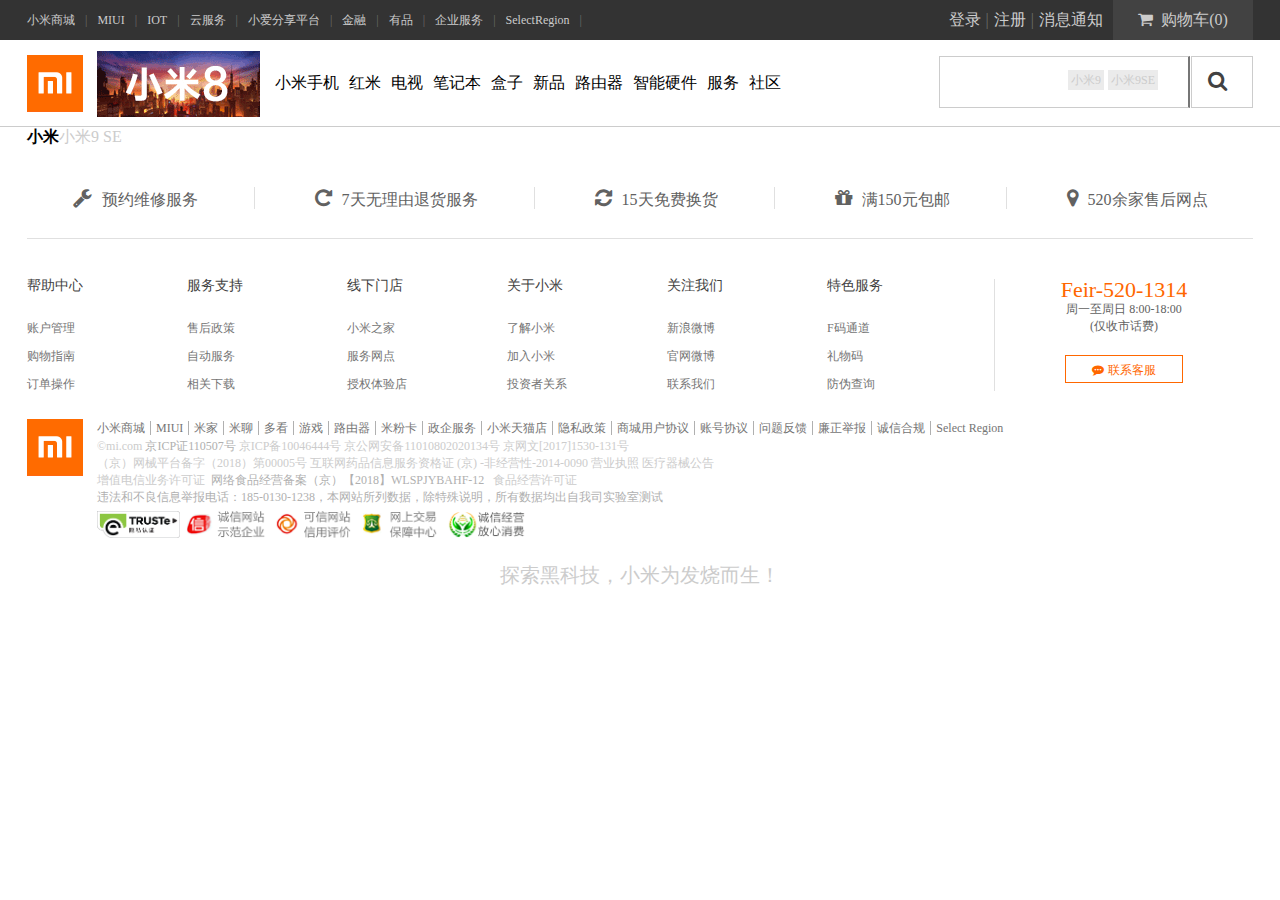
==== 小米商城实战案例/detail.html @ 47a4b46c "new file" ====
<!DOCTYPE html>
<html lang="en">
<head>
    <meta charset="UTF-8">
    <title>红米6A立即购买</title>
    <link rel="shortcut icon" type="image/x-icon" href="static/images/footlogo.png">
    <link rel="stylesheet" type="text/css" href="static/font-awesome/css/font-awesome.min.css">
	<link rel="stylesheet" type="text/css" href="static/css/style.css">
    <link rel="stylesheet" type="text/css" href="static/css/detail.css">
    <script src="static/js/jq_3.3.1_mi.js"></script>
    <script src="static/js/detail.js"></script>    
</head>
<body>
    <!-- 头部 -->
	<div class="header">
		<div class="menu">
			<div class="header-left">
				<ul>
					<li><a href="">小米商城</a><span>|</span></li>
					<li><a href="">MIUI</a><span>|</span></li>
					<li><a href="">IOT</a><span>|</span></li>
					<li><a href="">云服务</a><span>|</span></li>
					<li><a href="">小爱分享平台</a><span>|</span></li>
					<li><a href="">金融</a><span>|</span></li>
					<li><a href="">有品</a><span>|</span></li>
					<li><a href="">企业服务</a><span>|</span></li>
					<li><a href="">SelectRegion</a><span>|</span></li>

				</ul>
			</div>
			
			<div class="header-right">
				<ul>
					<li class="header-li"><a href="#">登录</a><span>|</span></li>
					<li class="header-li"><a href="#">注册</a><span>|</span></li>
					<li class="header-li"><a href="shop/order.html">消息通知</a></li>
					<li class="header-right-li">
						<a href="shop/cart.html"><i class="fa fa-shopping-cart"></i>&nbsp; 购物车(0)</a>
						<div>购物车中还没有商品，赶紧选购吧！</div>
					</li>
				</ul>
			</div>
		</div>
    </div>
    
    <!-- 主体部分 -->
	<div class="contents">
		<div class="content">
			<div class="content-menu">
				<div class="content-menu-pic">
					<img src="static/images/footlogo.png" alt="" style="margin:5px 0px; margin-right:10px;">
					<img src="static/images/logoAD.gif" alt="">
				</div>
				<ul class="content-menu-ul">
					<li >小米手机
						<div class="mi-phone">
							<div class="mi-phone-div">
								<div class="mi-phone1">
									<div class="new">新品</div>
									<div class="mi-phone1-shop">
										<img src="static/images/phone/phone1.png" alt="">
										<br>
										<a href="">小米2S</a>
										<br>
										<a href="" style="color:#ff6700;">3299 元</a>
									</div>
								</div>
								<span></span>

								<div class="mi-phone1">
										<div class="new">新品</div>
										<div class="mi-phone1-shop">
											<img src="static/images/phone/phone1.png" alt="">
											<br>
											<a href="">小米2S</a>
											<br>
											<a href="" style="color:#ff6700;">3299 元</a>
										</div>
								</div>
								<span></span>

								<div class="mi-phone1">
										<div class="new">新品</div>
										<div class="mi-phone1-shop">
											<img src="static/images/phone/phone1.png" alt="">
											<br>
											<a href="">小米2S</a>
											<br>
											<a href="" style="color:#ff6700;">3299 元</a>
										</div>
								</div>
								<span></span>

								<div class="mi-phone1">
										<div class="new">新品</div>
										<div class="mi-phone1-shop">
											<img src="static/images/phone/phone1.png" alt="">
											<br>
											<a href="">小米2S</a>
											<br>
											<a href="" style="color:#ff6700;">3299 元</a>
										</div>
								</div>
								<span></span>

								<div class="mi-phone1">
										<div class="new">新品</div>
										<div class="mi-phone1-shop">
											<img src="static/images/phone/phone1.png" alt="">
											<br>
											<a href="">小米2S</a>
											<br>
											<a href="" style="color:#ff6700;">3299 元</a>
										</div>
								</div>
							
						     </div>
							
						</div>
					</li>
					<li>红米
							<div class="mi-phone">
									<div class="mi-phone-div">
										<div class="mi-phone1">
											<div class="new">新品</div>
											<div class="mi-phone1-shop">
												<img src="static/images/phone/phone1.png" alt="">
												<br>
												<a href="">小米2S</a>
												<br>
												<a href="" style="color:#ff6700;">3299 元</a>
											</div>
										</div>
										<span></span>
		
										<div class="mi-phone1">
												<div class="new">新品</div>
												<div class="mi-phone1-shop">
													<img src="static/images/phone/phone1.png" alt="">
													<br>
													<a href="">小米2S</a>
													<br>
													<a href="" style="color:#ff6700;">3299 元</a>
												</div>
										</div>
										<span></span>
		
										<div class="mi-phone1">
												<div class="new">新品</div>
												<div class="mi-phone1-shop">
													<img src="static/images/phone/phone1.png" alt="">
													<br>
													<a href="">小米2S</a>
													<br>
													<a href="" style="color:#ff6700;">3299 元</a>
												</div>
										</div>
										<span></span>
		
										<div class="mi-phone1">
												<div class="new">新品</div>
												<div class="mi-phone1-shop">
													<img src="static/images/phone/phone1.png" alt="">
													<br>
													<a href="">小米2S</a>
													<br>
													<a href="" style="color:#ff6700;">3299 元</a>
												</div>
										</div>
										<span></span>
		
										<div class="mi-phone1">
												<div class="new">新品</div>
												<div class="mi-phone1-shop">
													<img src="static/images/phone/phone1.png" alt="">
													<br>
													<a href="">小米2S</a>
													<br>
													<a href="" style="color:#ff6700;">3299 元</a>
												</div>
										</div>
									
									 </div>
					</li>
					<li>电视</li>
					<li>笔记本</li>
					<li>盒子</li>
					<li>新品</li>
					<li>路由器</li>
					<li>智能硬件
							<div class="mi-phone">
									<div class="mi-phone-div">
										<div class="mi-phone1">
											<div class="new">新品</div>
											<div class="mi-phone1-shop">
												<img src="static/images/phone/phone1.png" alt="">
												<br>
												<a href="">小米2S</a>
												<br>
												<a href="" style="color:#ff6700;">3299 元</a>
											</div>
										</div>
										<span></span>
		
										<div class="mi-phone1">
												<div class="new">新品</div>
												<div class="mi-phone1-shop">
													<img src="static/images/phone/phone1.png" alt="">
													<br>
													<a href="">小米2S</a>
													<br>
													<a href="" style="color:#ff6700;">3299 元</a>
												</div>
										</div>
										<span></span>
		
										<div class="mi-phone1">
												<div class="new">新品</div>
												<div class="mi-phone1-shop">
													<img src="static/images/phone/phone1.png" alt="">
													<br>
													<a href="">小米2S</a>
													<br>
													<a href="" style="color:#ff6700;">3299 元</a>
												</div>
										</div>
										<span></span>
		
										<div class="mi-phone1">
												<div class="new">新品</div>
												<div class="mi-phone1-shop">
													<img src="static/images/phone/phone1.png" alt="">
													<br>
													<a href="">小米2S</a>
													<br>
													<a href="" style="color:#ff6700;">3299 元</a>
												</div>
										</div>
										<span></span>
		
										<div class="mi-phone1">
												<div class="new">新品</div>
												<div class="mi-phone1-shop">
													<img src="static/images/phone/phone1.png" alt="">
													<br>
													<a href="">小米2S</a>
													<br>
													<a href="" style="color:#ff6700;">3299 元</a>
												</div>
										</div>
									
									 </div>
					</li>
					<li>服务</li>
					<li>社区</li>
				</ul>
				<div class="content-menu-form">
					<form action="">
						<input type="text">
						<div class="content-menu-a"><a href="">小米9</a> <a href="">小米9SE</a></div>
						<div class="button"><i class="fa fa-search"></i></div>
					</form>
				</div>
				<div class="clear"></div>
			</div>			
            <div class="clear"></div>                  
        </div>    
    </div>
    
<!-- -----------------------------------------------------------页面顶部结束----------------------------------------------------------------------------------- -->

<div class="detail">
    <div class="content">
        <div class="detail-left">
            <b>小米</b><span></span><a href="#">小米9 SE</a>
        </div>
    </div>
</div>


    <!-- 底部 -->
	<div class="footers">
		<div class="footer">
			<div class="footer-top_li">
				<div class="footer-top_li_1">
					<a href="#"><i class="fa fa-wrench"></i>预约维修服务</a><span></span>
					<a href="#"><i class="fa fa-rotate-right"></i>7天无理由退货服务</a><span></span>
					<a href="#"><i class="fa fa-refresh"></i>15天免费换货</a><span></span>
					<a href="#"><i class="fa fa-gift"></i>满150元包邮</a><span></span>
					<a href="#"><i class="fa fa-map-marker"></i>520余家售后网点</a>
				</div>
				<span class="separate"></span>
				<div class="footer-top_li_2">
					<div class="footer-top_li-a">
						<dl>
							<dt>帮助中心</dt>
							<dd><a href="">账户管理</a> </dd>
							<dd><a href="">购物指南</a> </dd>
							<dd><a href="">订单操作</a> </dd>
						</dl>
						<dl>
							<dt>服务支持</dt>
							<dd><a href="">售后政策</a></dd>
							<dd><a href="">自动服务</a></dd>
							<dd><a href="">相关下载</a></dd>
						</dl>
						<dl>
							<dt>线下门店</dt>
							<dd><a href="">小米之家</a></dd>
							<dd><a href="">服务网点</a></dd>
							<dd><a href="">授权体验店</a></dd>
						</dl>
						<dl>
							<dt>关于小米</dt>
							<dd><a href="">了解小米</a></dd>
							<dd><a href="">加入小米</a></dd>
							<dd><a href="">投资者关系</a></dd>
						</dl>
						<dl>
							<dt>关注我们</dt>
							<dd><a href="">新浪微博</a></dd>
							<dd><a href="">官网微博</a></dd>
							<dd><a href="">联系我们</a></dd>
						</dl>
						<dl>
							<dt>特色服务</dt>
							<dd><a href="">F码通道</a></dd>
							<dd><a href="">礼物码</a></dd>
							<dd><a href="">防伪查询</a></dd>
						</dl>
						<div class="connect">
							<p class="telephone">Feir-520-1314</p>
							<p class="time">周一至周日 8:00-18:00 <br>(仅收市话费)</p>
							<button><span class="fa fa-commenting"></span> 联系客服</button>
						</div>
					</div>
					<div class="footer-top_li_b"></div>
				</div>
			</div>
		</div>
		<div class="footer-bottom">
			<div class="footer-bottom_li">
				<div class="footer-bottom_li_1">
					<img src="static/images/footlogo.png" alt="" class="logoBottom">
				</div>
				<div class="footer-bottom_li_2">
					<div class="footer-bottom_li_a">
						<ul>
							<li>小米商城<span></span></li>
							<li>MIUI<span></span></li>
							<li>米家<span></span></li>
							<li>米聊<span></span></li>
							<li>多看<span></span></li>
							<li>游戏<span></span></li>
							<li>路由器<span></span></li>
							<li>米粉卡<span></span></li>
							<li>政企服务<span></span></li>
							<li>小米天猫店<span></span></li>
							<li>隐私政策<span></span></li>
							<li>商城用户协议<span></span></li>
							<li>账号协议<span></span></li>
							<li>问题反馈<span></span></li>
							<li>廉正举报<span></span></li>
							<li>诚信合规<span></span></li>
							<li>Select Region</li>
						</ul>
					</div>
					<div class="footer-bottom_li_b">
						<a href="">&copy;mi.com</a>
						京ICP证110507号
						<a href="">京ICP备10046444号</a>
						<a href="">京公网安备11010802020134号</a>
						<a href="//www.mi.com/culture-license/" target="_blank">京网文[2017]1530-131号</a> <br>
						<a >（京）网械平台备字（2018）第00005号</a>
						<a >互联网药品信息服务资格证 (京) -非经营性-2014-0090</a>
						<a >营业执照</a>
						<a >医疗器械公告</a><br>
						<a >增值电信业务许可证</a>&nbsp;
						网络食品经营备案（京）【2018】WLSPJYBAHF-12  &nbsp;
						<a >食品经营许可证</a>
						<br>
						违法和不良信息举报电话：185-0130-1238，本网站所列数据，除特殊说明，所有数据均出自我司实验室测试
					</div>
				</div>
				<div class="clear"></div>
				<div class="footer-bottom_li_3">
					<img src="static/images/footericon1.png" alt="" class="icon" style="height:27px; width:83px; ">
					<img src="static/images/footericon2.png" alt="" class="icon" style="height:27px; width:83px; ">
					<img src="static/images/footericon3.png" alt="" class="icon" style="height:27px; width:83px; ">
					<img src="static/images/footericon4.png" alt="" class="icon" style="height:27px; width:83px; ">
					<img src="static/images/footericon5.png" alt="" class="icon" style="height:27px; width:83px; ">
				</div>
				<div class="clear"></div>
				<div class="footer-bottom_li_4">
					探索黑科技，小米为发烧而生！
				</div>
			</div>

		</div>
		
		<div>

		</div>
	</div>

</body>
</html>
---- 小米商城实战案例/static/css/style.css ----
*{margin:0px; padding:0px;}
list{list-style:none;}
a{text-decoration: none; color:#ccc; cursor:pointer;}
.clear{clear:both;}


/* 头部样式 */
.header{
    background:#333333; height:40px; width:100%;
}
.menu{
    height:40px; width:1226px; margin: 0px auto; 
    /* background: #ccc; */
}
.header-left{
    float:left;
}
.header-left li{
    float:left; line-height: 40px; font-size: 12px;
}
.header-left li a:hover{
    color:#fff;
}
.header-left li span{
    margin:0px 10px; color:#6c6d69;
}
.header-right{
    float:right;
}
.header-right li{
    float:left; line-height: 40px;
}
.header-right li span{
    margin:0px 5px; color:#6c6d69;
}

/* 消息通知 的 a标签 不知为什么，鼠标移上会变色，明明上面设置过 a标签 的样式了， 所以这里再设置一下 */
.header-right li a{color:#ccc;}


/* 这里用下面的写法
 .header-li a:hover{
    color:#fff;
} */
.header-right li a[href="#"]:hover{color:#fff;}




/* 购物车样式 */
.header-right-li {
    width:140px; height:40px; margin-left:30px; background: #424242; text-align: center; position: relative; color:#aaa; margin-left:10px;
}
.header-right-li div{
    width:300px; height:90px; text-align: center;  background:#fff; position: absolute; right:0px; display:none; color:#ccc; font-size:12px; z-index:2;
}
.header-right-li:hover a{
   color:#ff6500;
}
.header-right-li:hover {
    background: #fff;
}
.header-right-li:hover div{
    display: block;
}




/* 下拉框 */
.mi-phone{
    width:100%; height:230px; background: #fff; border-top:1px solid #ccc; border-bottom:1px solid #ccc; position:absolute; left:0px; top:126px; display:none;z-index: 10;
}
.mi-phone-div{
    width:1226px; height:230px; margin:0px auto; 
}
.mi-phone1{
    width:181px; height:230px;  
    text-align:center; position: relative; float:left;
}
.mi-phone1 a{
    font-size: 12px; color:#ccc; 
}
.mi-phone1-shop{
    line-height:30px; margin-top:40px; 
}
.new{
    width:60px; height:18px; font-size:12px; text-align: center; line-height:18px;  border:1px solid #ff6700;  position: absolute; top:0px; left:57px; color:#ff6700;
} 
.mi-phone-div span{
    width:0px; border-right:1px solid #ccc; float:left; height:80px; float:left; margin-top:40px; 
}
.content-menu-ul li:hover .mi-phone{
    display:block;
}
.content-menu-ul li:hover {
    color:#ff6700;
}



 /* 主体部分样式 */
.content{
    width:1226px;
    /* height:500px; */
    margin:0px auto;
}
.content-menu{
    /* background: #ffe411;  */
    height:66px;
    margin:10px auto;
}
.content-menu-ul, .content-menu-pic{
    float:left;
}
.content-menu-ul{
    height:66px; line-height: 66px; margin-left:15px;
}
.content-menu-ul li{
    float:left; line-height:66px; margin-right:10px;
}
.content-menu-form{
    float:right; width:314px; height:63px; padding: 6px 0px; position: relative;
}
.content-menu-form input[type="text"]{
    width:238px; height:50px; border-top: 1px solid #ccc; border-bottom: 1px solid #ccc; border-left: 1px solid #ccc; padding-left:10px; 
}
.content-menu-a {
    width:110px; position: absolute; top:20px; right:75px;
}
.content-menu-a a{
    color:#ccc; width:50px; font-size:12px; background: #ebebeb; padding:3px; 
}
.content-menu-a a:hover{
    color:#fff; background: #ff6700;
}
.button{
    width:60px; height:50px; border:1px solid #ccc; float:right;
}
.button i{
    font-size:21px; color:#424242; position: absolute; top:20px; right:25px;
}
.button:hover i{
    color:#fff;
}
.button:hover {
    background:#ff6700; width:62px; height:52px; border:none;
}


.content-Pic{
    height:480px; margin:10px auto;
}




/* 左侧边栏 */
.content-Pic_l{
    width:246px; height: 460px; background: #424242; float:left; position: relative;
}
.content-pic-ul{
    width:246px; height:440px; margin:30px 0px;
}
.content-pic-ul li{
    width:236px; height:40px; line-height:40px; font-size:15px; padding-left:10px; 
}
.content-pic-ul li a{
    color:#fff;
}
.content-pic-ul li i{
    color:#fff; font-weight: bold;float:right; margin-right:20px;  font-size:15px; margin-top:12px;
}
.content-pic-ul li:hover {
    background:#ff6700;
}




/* 下拉 */
.content-pic-l-menu{
    width:800px; height:460px; background:#fff; position: absolute; top:0px; left:246px; display:none;
}
.content-pic-l-menu div{
    width:230px; height:70px; margin-right:10px; float:left; padding-left: 20px;  z-index: 5;
}
.content-pic-l-menu img{
    width:40px; height:40px; margin:15px 0px; float:left;
}
.content-pic-l-menu div a{
    color:#424242; float:left; margin-top:15px; 
}
.content-pic-l-menu div a:hover{
    color: #ff6700;
}
.content-pic-ul li:hover .content-pic-l-menu {
    display: block;
}
.content-picUl_1 ul li:hover{
    color:#fff;
}

.content-Pic_r{
    width:980px; height:460px; background: blue; float: left;
}


.content-picUl{
    height:180px; margin:10px auto;
}
.content-picUl_1{
    width:235px; background:#5f5750; height:170px; margin-right: 13px; float:left;
}
.content-picUl_1 ul{
    padding:20px 10px; 
}
.content-picUl_1 ul li{
    color:#ccc; float:left; font-size:15px; line-height: 40px; text-align: center; width:60px; 
}
.content-picUl_1 ul li span{
    display:block;
}

.content-picUl_0{
    width:317px; height:170px; float: left;
}



/* 小米闪购 */
.content-shop{
    height:340px;margin:10px auto;
}
.content-shop h2{
    font-size:22px; font-weight: 400;
}
.content-shop_l{
    width:235px; height:340px; background: #fff; float:left; text-align:center; padding-top:40px; position: relative;
}
.content-shop_l div{
    width:100%;
}
.content-shop_l .time{
    font-size:24px; color:#ef3a3b;
}
.content-shop_l .flash{
    height:64px; margin:25px 0px;
}
.content-shop_l .detail{
    line-height:22px; color:#ccc; font-size:15px; 
}
.content-shop_l .hour, .content-shop_l .minute, .content-shop_l .second{
   display: inline-block; width:46px; height:46px; background:#605751; color:#fff;
}
.content-shop_l .clock{
    color:#605751; font-size:24px; line-height: 46px; margin-top:30px;
}
.content-shop_l .pic-shop-img{
    width:160px; height:160px; margin:0px 38px 22px;
}
.content-shop_l .pic-shop-title a{
    color:#aaa;  font-size:14px; font-weight: 300;
}
.content-shop_l .pic-shop-desc{
    font-size:12px; color:#aaa; margin:10px 0;
}
.content-shop_l .pic-shop-price{
    font-size:13px; color:#aaa;
}
.content-shop_l .bg{
    background:rgba(0, 0, 0, 0.02); width:100%; height:100%; position: absolute; top:0px; left:0px; 
}







.content-img{
    height:100px; margin:10px auto;
}
.content-ul{
    height:60px; margin:10px auto; line-height:60px;
}
.content-ul h2{
    font-size:22px; font-weight: 400; float:left;
}
.content-ul .tab{
    float:right; margin-right:10px; 
}
.content-ul .tab ul li{
    float:left; margin-left:15px; height:30px; line-height: 30px;
}
.content-ul .tab ul li:hover{
    color:#ff6700; border-bottom:2px solid #ff6700;
}
.content-ul .tab span {
    display:block; float:right; width:20px; height:20px; border-radius:10px; background:#ccc; text-align:center; line-height: 20px; color:#fff; margin-left: 10px; margin-top: 20px;
}
.content-phone{
    height:614px; margin:10px auto; 
}



.content-phone_l{
    height:614px; width:234px; background:url(../images/buy/手机AD.jpg); float:left; margin-right: 12px;
}
.content-phone_r{
    height:614px; width:980px; float:left;
}
.content-phone_r div{
    text-align:center;
}
.content-phone_r div img{
   width:160px; height:160px; margin:20px 37px 18px;
}
.content-phone_1 div{
    position: relative;
}
.bottom-title{
    font-size:14px; font-weight:300; margin:3px 0px;
}
.bottom-title a{
    color:#ccc;
}
.bottom-desc{
    font-size:12px; color:#aaa; margin:10px 0px 15px; 
}
.bottom-prize{
    font-size:13px;
}
.bottom-discuss {
    width:174px; height:40px; padding:8px 30px; background: #ff6700; font-size: 12px; position: absolute; top: 235px; display: none;
    /* display:none; */
}
.bottom-discuss span{
    color:#fff;
}

.content-phone_1 div:hover .bottom-discuss{
    display:block; -webkit-animation:upmove 1s ease; -o-animateion:upmove 1s ease; animation: upmove 1s ease;
}
@keyframes upmove { from {  top: 255px; opacity: 0; } to {   top: 235px;opacity: 1;  } }



.content-phone_r div{
    height:300px; width:235px;  background:#fff; float:left;
}
.content-phone_0, .content-phone_1{
    height:300px; width:235px; background: #fff; float:left;
}
.content-phone_1 div{
    text-align: center;
}
.content-phone_1 div img{
    width:160px; height:160px; margin:9px 37px 18px;
}
.content-phone_1_t, .content-phone_1_d{
    height:145px; width:235px; background: #fff; 
}
.content-phone_1_d{
    margin-top: 10px;
}
.content-phone_2{
    float:left; 
}

.content-phone_1_t img{
    float:right; margin-top:30px; width:90px; height:90px; 
}
.content-phone_1_t .bottom-title{
    float:left; margin-top:45px; width:120px; text-align: center; font-size:14px;
}
.content-phone_1_t .bottom-prize{
    float:left; width:120px; text-align:center;font-size:13px;
}
.content-phone_1_d .bottom-title{
    float:left; margin-top:45px; width:120px; text-align: center; font-size:18px; font-weight: 400;
}
.content-phone_1_d .bottom-desc{
    float:left; width:120px; text-align:center;font-size:13px;
}
.content-phone_1_d span{
    width:60px; height:70px; margin-top:35px; display: inline-block; margin-right: 10px;
}






/* 网页底部 */
.footers{
    width:1226px; height:100px; margin:10px auto;
}
.footer-top_li_1{
    width: 1226px; height:80px; line-height: 80px; text-align: center;
}
.footer-top_li_1 a{
    font-size:16px; color:#616161; font-weight:300; 
}
.footer-top_li_1 a:hover{
    color:#ff6700;
}
.footer-top_li_1 a i{
    font-size: 20px; margin-right:10px; 
}
.footer-top_li_1 span{
    font-size:20px; color:#616161; border-left:1px solid #e0e0e0; margin:0px 56px;
}
.separate{
    width:1226px; border-bottom:1px solid #e0e0e0; display:block;
}

.footer-top_li_2{
    width:1226px; height: 100px; margin:40px 0px; 
}
.footer-top_li-a dl{
    float:left; width:160px; display: block;
}
.footer-top_li-a dl dt{
    font-size:14px; line-height: 14px; color:#424242; margin-bottom: 26px; 
}
.footer-top_li-a dl dd{
    font-size: 12px; line-height: 18px; color:#424242; margin-top:10px; 
}
.footer-top_li-a dd a{
    color:#757575;
}
.footer-top_li-a dd a:hover{
    color:#ff6700;
}
.footer-top_li-a .connect{
    width:258px; height:112px; border-left:1px solid #e0e0e0; float:right; text-align:center;
}
.footer-top_li-a .connect .telephone{
    color:#ff6700; margin:0px 5px; font-size:22px; line-height:22px;
}
.footer-top_li-a .connect .time{
    color:#616161; margin:0px 16px; font-size:12px; 
}
.footer-top_li-a .connect button{
    width:118px; height:28px; font-size:12px; line-height:28px; border:1px solid #ff6700; color:#ff6700; background:#fff; margin-top: 20px; 
}
.footer-top_li-a .connect button:hover{
    background: #ff6500; color: #fff; 
}

.footer-bottom_li_1, .footer-bottom_li_2, .footer-bottom_li_3{
    float:left;
}
.footer-bottom_li_2{
    width: 1040px;
}
.footer-bottom_li_a{
    height:19px; width:1040px; 
}
.footer-bottom_li_a ul{
    margin-left:14px; 
}
.footer-bottom_li_a li{
    height:19px; font-size:12px; float:left; color:#757575; line-height: 19px; 
}
.footer-bottom_li_a li span{
    height:8px; color:#757575; border-left:1px solid #b0b0b0; margin:3px 5px; 
}
.footer-bottom_li_b{
    width:840px; color:#b0b0b0; font-size:12px; float:left; margin-left: 14px;
}
.footer-bottom_li_b a:hover{
    color:#ef3a3b;
}
.footer-bottom_li_3{
    margin-left:70px; 
}
.footer-bottom_li_3 img{
    margin-top:5px; 
}
.footer-bottom_li_4{
    text-align: center; margin:20px 0px; font-family: "楷体"; font-size:20px; color:#ccc;
}
---- 小米商城实战案例/static/css/detail.css ----
*{margin: 0px; padding: 0px;}
li{list-style:none;}
a{text-decoration: none;color: #ccc;cursor: pointer;}
h1,h2,h3,h4,h5,h6{font-weight: 300;}
.clear{clear: both;}

.contents{width:100%; border-bottom:1px solid #ccc; }
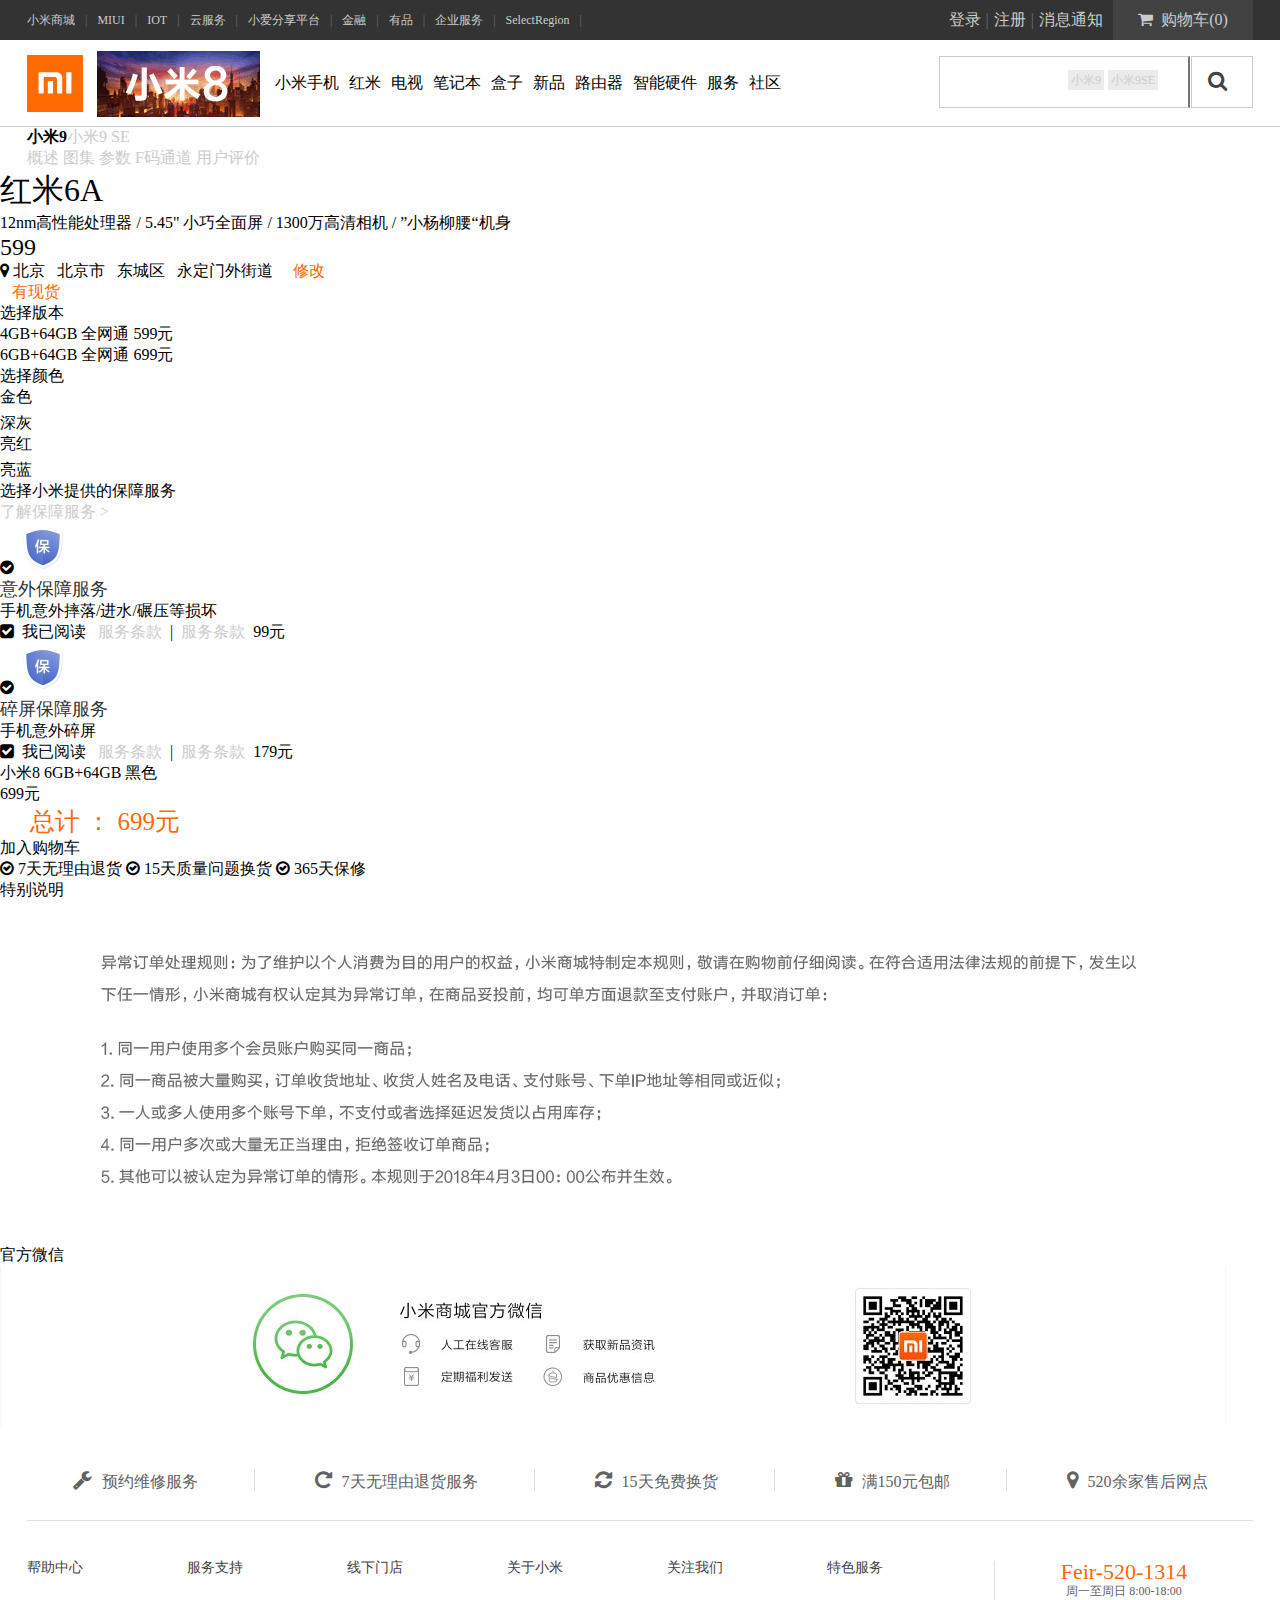
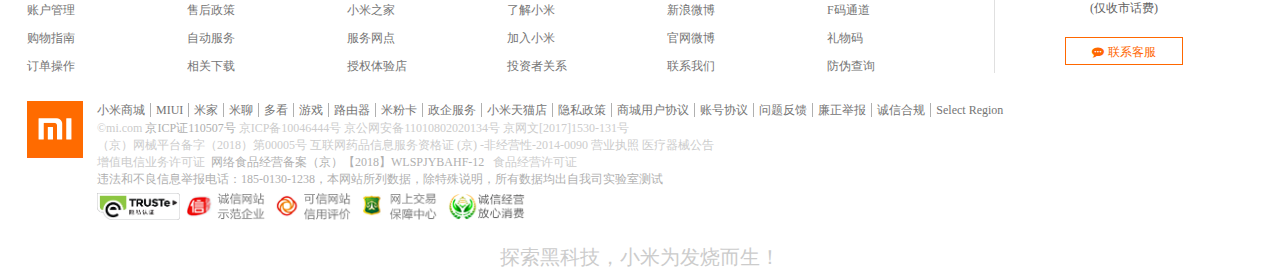
==== commit 28ddb685: "小米商城购物车页面效果" ====
--- a/小米商城实战案例/detail.html
+++ b/小米商城实战案例/detail.html
@@ -43,7 +43,7 @@
 		</div>
     </div>
     
-    <!-- 主体部分 -->
+
 	<div class="contents">
 		<div class="content">
 			<div class="content-menu">
@@ -266,19 +266,104 @@
             <div class="clear"></div>                  
         </div>    
     </div>
-    
+
 <!-- -----------------------------------------------------------页面顶部结束----------------------------------------------------------------------------------- -->
 
 <div class="detail">
     <div class="content">
         <div class="detail-left">
-            <b>小米</b><span></span><a href="#">小米9 SE</a>
+            <b>小米9</b><span></span><a href="#">小米9 SE</a>
+        </div>
+        <div class="detail-right">
+            <a href="">概述</a><span></span>
+            <a href="">图集</a><span></span>
+            <a href="">参数</a><span></span>
+            <a href="">F码通道</a><span></span>
+            <a href="">用户评价</a>
         </div>
     </div>
 </div>
 
-
-    <!-- 底部 -->
+<div class="shop-detail">
+     <div class="shop-detail-pic">
+
+     </div>
+     <div class="shop-detail-menu">
+        <h1>红米6A</h1>
+        <p>12nm高性能处理器 / 5.45" 小巧全面屏 / 1300万高清相机 / ”小杨柳腰“机身 </p>
+        <h2>599</h2>
+        <div class="detail-map">
+            <i class="fa fa-map-marker"></i>
+            <span>北京 &nbsp; 北京市 &nbsp; 东城区 &nbsp; 永定门外街道 &nbsp; <a href="" style="color:#ff6700;">&nbsp; 修改</a></span><br>
+            <span style="color:#ff6700; margin-left:12px;">有现货</span>
+        </div>
+        <div class="shop-detail-much">
+            <p>选择版本</p>
+            <div class="detail-much-left" style="margin-right:5px;">4GB+64GB 全网通 <span data-val="599">599元</span></div>
+            <div class="detail-much-left" >6GB+64GB 全网通 <span data-val="699">699元</span></div>
+        </div>
+
+        <div class="clear"></div>
+        <div class="shop-detail-color">
+                <p>选择颜色</p>
+                <div class="detail-color-left detail-color-left-checked" style="margin-right: 5px;margin-bottom: 5px;"><span style="background:#F6E6D8; "></span>  金色</div>
+                <div class="detail-color-left"><span style="background:#3C3F43;"></span>  深灰</div>
+                <div class="detail-color-left" style="margin-right: 5px; margin-bottom: 5px;"><span style="background:#D93239;"></span>   亮红</div>
+                <div class="detail-color-left"><span style="background:#3871B7;"></span>  亮蓝</div>
+        </div>
+        <div class="clear"></div>
+        <div class="shop-detail-bz">
+            <div class="shop-detail-bz0">
+                <p>选择小米提供的保障服务</p>
+                <a href="#">了解保障服务  ></a>
+                <div class="clear"></div>
+            </div>
+            <div class="shop-detail-bz1" style="border-bottom: none">
+                <span class="fa fa-check-circle shop-detail-button"></span>
+                <img src="static/images/bz.jpg">
+                <div class="shop-detail-1">
+                    <p style="font-size: 18px;color: #333;">意外保障服务</p>
+                    <p>手机意外摔落/进水/碾压等损坏</p>
+                    <b class="fa fa-check-square shop-detail-button"></b>  &nbsp;我已阅读&nbsp;  <a> &nbsp;服务条款&nbsp; </a>|<a> &nbsp;服务条款&nbsp;</a>
+                    <span data-val="99">99元</span>
+                </div>
+            </div>
+            <div class="shop-detail-bz1">
+                <span class="fa fa-check-circle shop-detail-button"></span>
+                <img src="static/images/bz.jpg">
+                <div class="shop-detail-1">
+                    <p style="font-size: 18px;color: #333;">碎屏保障服务</p>
+                    <p>手机意外碎屏</p>
+                    <b class="fa fa-check-square shop-detail-button"></b>  &nbsp;我已阅读&nbsp;  <a> &nbsp;服务条款&nbsp; </a>|<a> &nbsp;服务条款&nbsp;</a>
+                    <span data-val="179">179元</span>
+                </div>
+            </div>
+            <div class="clear"></div>
+            <div class="shop-detail-zj">
+                <div>
+                    <p>小米8 6GB+64GB 黑色</p><span id="phonePrice">699元</span>
+                    <div class="clear"></div>
+                </div>
+                <p id="totalPrice" style="color:#FF6A00;font-size: 25px;margin-left: 30px;">总计&nbsp;：&nbsp;699元</p>
+            </div>
+            <div class="shop-detail-cart">加入购物车</div>
+            <p class="shop-tui"><i class="fa fa-check-circle-o"></i>  7天无理由退货  <i class="fa fa-check-circle-o"></i> 15天质量问题换货  <i class="fa fa-check-circle-o"></i> 365天保修 </p>
+     </div>
+</div>
+</div>
+
+<div class="clear"></div> 
+    
+<div class="detail-content">
+        <div class="detail-content-1">
+            <p>特别说明</p>
+            <img src="static/images/sm.jpg">
+            <p>官方微信</p>
+            <img src="static/images/2.jpg">
+        </div>
+</div>
+<!--——————————————————————————————————————————————————————————————— 底部——————————————————————————————————————————————————————————————————————————— -->
+  
 	<div class="footers">
 		<div class="footer">
 			<div class="footer-top_li">
@@ -398,7 +483,7 @@
 
 		</div>
 		
-		<div>
+		
 
 		</div>
 	</div>
